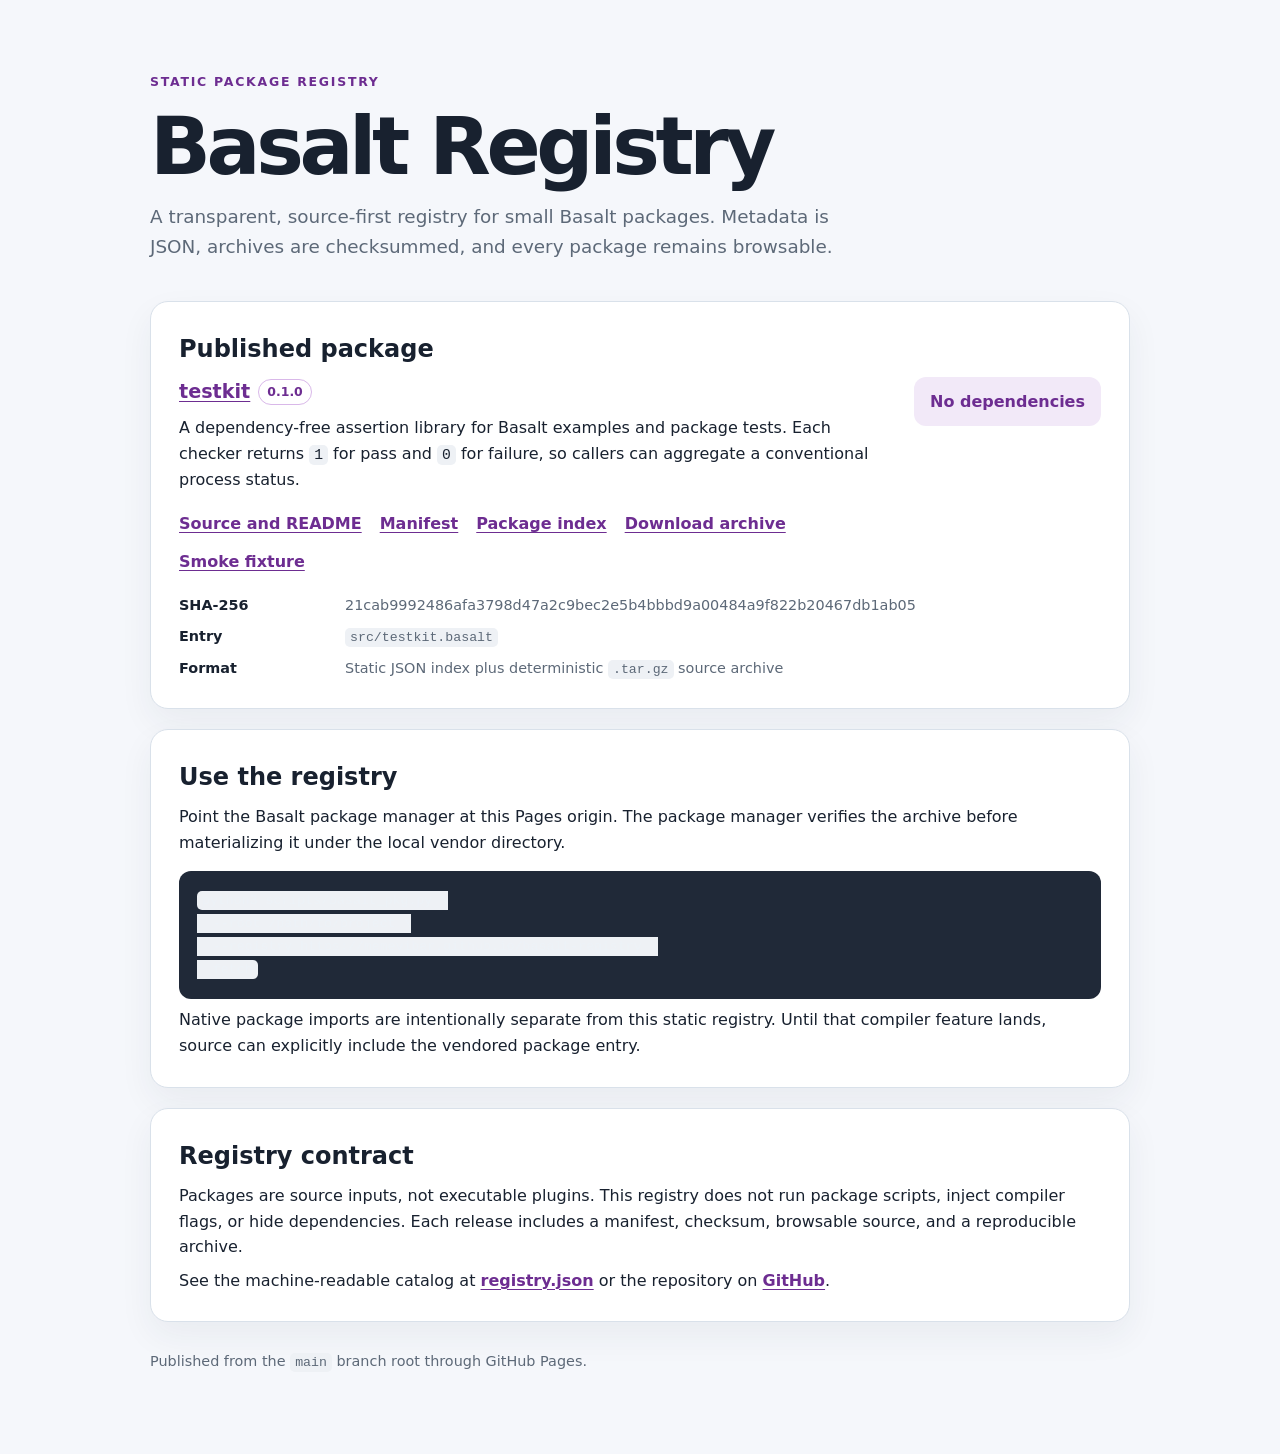
==== index.html @ 1a9638cc "Add testkit package and static registry" ====
<!doctype html>
<html lang="en">
<head>
  <meta charset="utf-8">
  <meta name="viewport" content="width=device-width, initial-scale=1">
  <title>Basalt Registry</title>
  <style>
    :root { color-scheme: light; --ink: #18212f; --muted: #5d6978; --line: #d9e1ea; --panel: #ffffff; --accent: #9b4dca; --accent-dark: #6d2d91; --bg: #f5f7fb; }
    * { box-sizing: border-box; }
    body { margin: 0; background: var(--bg); color: var(--ink); font: 16px/1.6 system-ui, -apple-system, BlinkMacSystemFont, "Segoe UI", sans-serif; }
    main { width: min(980px, calc(100% - 40px)); margin: 0 auto; padding: 72px 0 80px; }
    header { display: grid; gap: 16px; margin-bottom: 40px; }
    .eyebrow { margin: 0; color: var(--accent-dark); font-size: 0.78rem; font-weight: 750; letter-spacing: 0.14em; text-transform: uppercase; }
    h1 { margin: 0; font-size: clamp(2.5rem, 7vw, 5rem); line-height: 0.98; letter-spacing: -0.055em; }
    .lede { max-width: 700px; margin: 0; color: var(--muted); font-size: 1.15rem; }
    .panel { background: var(--panel); border: 1px solid var(--line); border-radius: 18px; box-shadow: 0 14px 34px rgba(31, 44, 65, 0.06); padding: 28px; }
    .panel + .panel { margin-top: 20px; }
    h2 { margin: 0 0 8px; font-size: 1.5rem; }
    h3 { margin: 0; font-size: 1.2rem; }
    p { margin: 8px 0 0; }
    a { color: var(--accent-dark); font-weight: 650; text-decoration-thickness: 1px; text-underline-offset: 3px; }
    .package { display: grid; grid-template-columns: 1fr auto; gap: 24px; align-items: start; }
    .version { display: inline-block; margin-left: 8px; padding: 2px 8px; border: 1px solid #d9b8e9; border-radius: 999px; color: var(--accent-dark); font-size: 0.78rem; font-weight: 700; vertical-align: 0.15em; }
    .links { display: flex; flex-wrap: wrap; gap: 12px 18px; margin-top: 18px; }
    .badge { min-width: 120px; padding: 12px 16px; border-radius: 12px; background: #f2e9f8; color: var(--accent-dark); text-align: center; font-weight: 750; }
    code, pre { font-family: "SFMono-Regular", Consolas, "Liberation Mono", monospace; }
    code { padding: 2px 5px; border-radius: 5px; background: #eef1f5; font-size: 0.92em; }
    pre { overflow-x: auto; margin: 16px 0 0; padding: 18px; border-radius: 12px; background: #202938; color: #edf2f7; font-size: 0.9rem; }
    .meta { display: grid; grid-template-columns: 150px 1fr; gap: 8px 16px; margin-top: 20px; color: var(--muted); font-size: 0.9rem; }
    .meta strong { color: var(--ink); }
    footer { margin-top: 28px; color: var(--muted); font-size: 0.9rem; }
    @media (max-width: 640px) { main { width: min(100% - 24px, 980px); padding-top: 42px; } .panel { padding: 22px; } .package { grid-template-columns: 1fr; } .meta { grid-template-columns: 1fr; gap: 2px; } }
  </style>
</head>
<body>
  <main>
    <header>
      <p class="eyebrow">Static package registry</p>
      <h1>Basalt Registry</h1>
      <p class="lede">A transparent, source-first registry for small Basalt packages. Metadata is JSON, archives are checksummed, and every package remains browsable.</p>
    </header>

    <section class="panel" aria-labelledby="published-package">
      <h2 id="published-package">Published package</h2>
      <div class="package">
        <div>
          <h3><a href="packages/testkit/0.1.0/">testkit</a><span class="version">0.1.0</span></h3>
          <p>A dependency-free assertion library for Basalt examples and package tests. Each checker returns <code>1</code> for pass and <code>0</code> for failure, so callers can aggregate a conventional process status.</p>
          <div class="links">
            <a href="packages/testkit/0.1.0/">Source and README</a>
            <a href="packages/testkit/0.1.0/Basalt.toml">Manifest</a>
            <a href="index/testkit.json">Package index</a>
            <a href="archives/testkit-0.1.0.tar.gz">Download archive</a>
            <a href="tests/testkit_smoke.basalt">Smoke fixture</a>
          </div>
        </div>
        <div class="badge">No dependencies</div>
      </div>
      <div class="meta">
        <strong>SHA-256</strong><span>21cab9992486afa3798d47a2c9bec2e5b4bbbd9a00484a9f822b20467db1ab05</span>
        <strong>Entry</strong><span><code>src/testkit.basalt</code></span>
        <strong>Format</strong><span>Static JSON index plus deterministic <code>.tar.gz</code> source archive</span>
      </div>
    </section>

    <section class="panel" aria-labelledby="use-registry">
      <h2 id="use-registry">Use the registry</h2>
      <p>Point the Basalt package manager at this Pages origin. The package manager verifies the archive before materializing it under the local vendor directory.</p>
      <pre><code>python3 scripts/basalt_pkg.py \
  --root /path/to/project \
  --registry https://memeviber.github.io/basalt-registry \
  fetch</code></pre>
      <p>Native package imports are intentionally separate from this static registry. Until that compiler feature lands, source can explicitly include the vendored package entry.</p>
    </section>

    <section class="panel" aria-labelledby="contract">
      <h2 id="contract">Registry contract</h2>
      <p>Packages are source inputs, not executable plugins. This registry does not run package scripts, inject compiler flags, or hide dependencies. Each release includes a manifest, checksum, browsable source, and a reproducible archive.</p>
      <p>See the machine-readable catalog at <a href="registry.json">registry.json</a> or the repository on <a href="https://github.com/memeviber/basalt-registry">GitHub</a>.</p>
    </section>

    <footer>Published from the <code>main</code> branch root through GitHub Pages.</footer>
  </main>
</body>
</html>
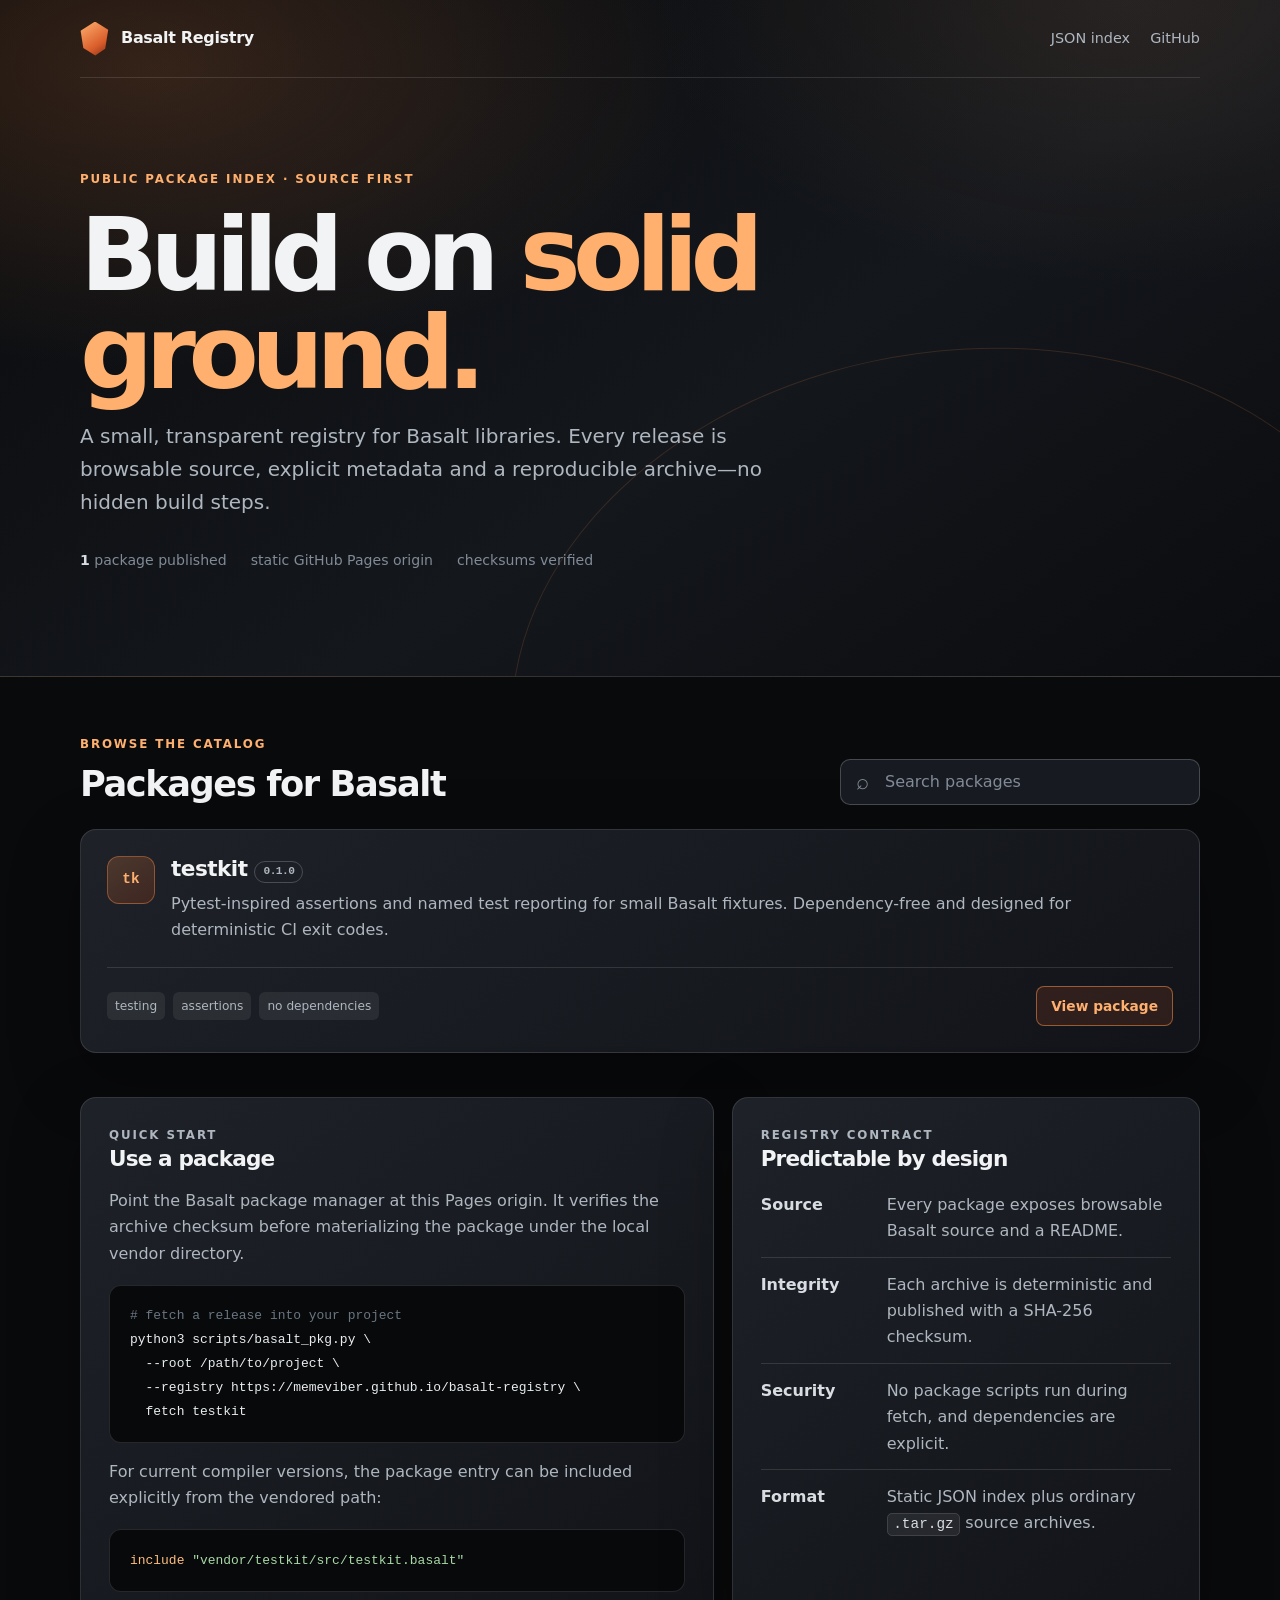
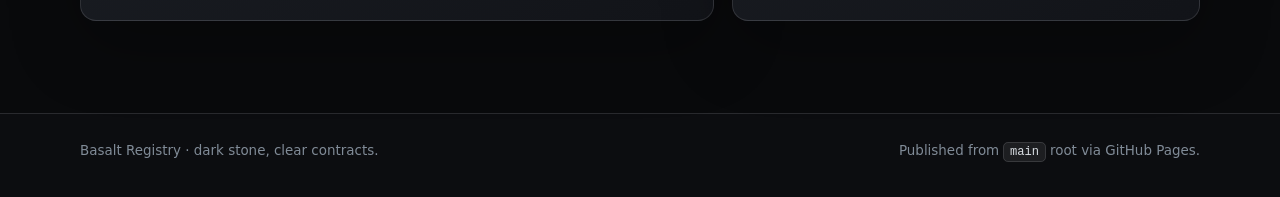
==== commit 48f03ec4: "Redesign basalt registry and upgrade testkit" ====
--- a/index.html
+++ b/index.html
@@ -3,83 +3,119 @@
 <head>
   <meta charset="utf-8">
   <meta name="viewport" content="width=device-width, initial-scale=1">
-  <title>Basalt Registry</title>
-  <style>
-    :root { color-scheme: light; --ink: #18212f; --muted: #5d6978; --line: #d9e1ea; --panel: #ffffff; --accent: #9b4dca; --accent-dark: #6d2d91; --bg: #f5f7fb; }
-    * { box-sizing: border-box; }
-    body { margin: 0; background: var(--bg); color: var(--ink); font: 16px/1.6 system-ui, -apple-system, BlinkMacSystemFont, "Segoe UI", sans-serif; }
-    main { width: min(980px, calc(100% - 40px)); margin: 0 auto; padding: 72px 0 80px; }
-    header { display: grid; gap: 16px; margin-bottom: 40px; }
-    .eyebrow { margin: 0; color: var(--accent-dark); font-size: 0.78rem; font-weight: 750; letter-spacing: 0.14em; text-transform: uppercase; }
-    h1 { margin: 0; font-size: clamp(2.5rem, 7vw, 5rem); line-height: 0.98; letter-spacing: -0.055em; }
-    .lede { max-width: 700px; margin: 0; color: var(--muted); font-size: 1.15rem; }
-    .panel { background: var(--panel); border: 1px solid var(--line); border-radius: 18px; box-shadow: 0 14px 34px rgba(31, 44, 65, 0.06); padding: 28px; }
-    .panel + .panel { margin-top: 20px; }
-    h2 { margin: 0 0 8px; font-size: 1.5rem; }
-    h3 { margin: 0; font-size: 1.2rem; }
-    p { margin: 8px 0 0; }
-    a { color: var(--accent-dark); font-weight: 650; text-decoration-thickness: 1px; text-underline-offset: 3px; }
-    .package { display: grid; grid-template-columns: 1fr auto; gap: 24px; align-items: start; }
-    .version { display: inline-block; margin-left: 8px; padding: 2px 8px; border: 1px solid #d9b8e9; border-radius: 999px; color: var(--accent-dark); font-size: 0.78rem; font-weight: 700; vertical-align: 0.15em; }
-    .links { display: flex; flex-wrap: wrap; gap: 12px 18px; margin-top: 18px; }
-    .badge { min-width: 120px; padding: 12px 16px; border-radius: 12px; background: #f2e9f8; color: var(--accent-dark); text-align: center; font-weight: 750; }
-    code, pre { font-family: "SFMono-Regular", Consolas, "Liberation Mono", monospace; }
-    code { padding: 2px 5px; border-radius: 5px; background: #eef1f5; font-size: 0.92em; }
-    pre { overflow-x: auto; margin: 16px 0 0; padding: 18px; border-radius: 12px; background: #202938; color: #edf2f7; font-size: 0.9rem; }
-    .meta { display: grid; grid-template-columns: 150px 1fr; gap: 8px 16px; margin-top: 20px; color: var(--muted); font-size: 0.9rem; }
-    .meta strong { color: var(--ink); }
-    footer { margin-top: 28px; color: var(--muted); font-size: 0.9rem; }
-    @media (max-width: 640px) { main { width: min(100% - 24px, 980px); padding-top: 42px; } .panel { padding: 22px; } .package { grid-template-columns: 1fr; } .meta { grid-template-columns: 1fr; gap: 2px; } }
-  </style>
+  <meta name="description" content="Basalt Registry: a transparent source-first package index for Basalt libraries.">
+  <title>Basalt Registry — package index</title>
+  <link rel="stylesheet" href="style.css">
 </head>
 <body>
-  <main>
-    <header>
-      <p class="eyebrow">Static package registry</p>
-      <h1>Basalt Registry</h1>
-      <p class="lede">A transparent, source-first registry for small Basalt packages. Metadata is JSON, archives are checksummed, and every package remains browsable.</p>
-    </header>
+  <header class="site-header">
+    <nav class="topbar" aria-label="Primary navigation">
+      <a class="brand" href="./"><span class="basalt-glyph" aria-hidden="true"></span><span>Basalt Registry</span></a>
+      <div class="nav-links">
+        <a href="registry.json">JSON index</a>
+        <a href="https://github.com/memeviber/basalt-registry">GitHub</a>
+      </div>
+    </nav>
+    <div class="hero">
+      <p class="eyebrow">Public package index · source first</p>
+      <h1>Build on <span>solid ground.</span></h1>
+      <p class="hero-lede">A small, transparent registry for Basalt libraries. Every release is browsable source, explicit metadata and a reproducible archive—no hidden build steps.</p>
+      <div class="hero-meta" aria-label="Registry facts">
+        <span><strong id="package-count">1</strong> package published</span>
+        <span>static GitHub Pages origin</span>
+        <span>checksums verified</span>
+      </div>
+    </div>
+  </header>
 
-    <section class="panel" aria-labelledby="published-package">
-      <h2 id="published-package">Published package</h2>
-      <div class="package">
+  <main class="content">
+    <section aria-labelledby="packages-title">
+      <div class="registry-toolbar">
         <div>
-          <h3><a href="packages/testkit/0.1.0/">testkit</a><span class="version">0.1.0</span></h3>
-          <p>A dependency-free assertion library for Basalt examples and package tests. Each checker returns <code>1</code> for pass and <code>0</code> for failure, so callers can aggregate a conventional process status.</p>
-          <div class="links">
-            <a href="packages/testkit/0.1.0/">Source and README</a>
-            <a href="packages/testkit/0.1.0/Basalt.toml">Manifest</a>
-            <a href="index/testkit.json">Package index</a>
-            <a href="archives/testkit-0.1.0.tar.gz">Download archive</a>
-            <a href="tests/testkit_smoke.basalt">Smoke fixture</a>
+          <p class="section-label">Browse the catalog</p>
+          <h2 id="packages-title">Packages for Basalt</h2>
+        </div>
+        <div class="search-box">
+          <label for="package-search">Search packages</label>
+          <input id="package-search" type="search" placeholder="Search packages" autocomplete="off">
+        </div>
+      </div>
+
+      <p id="package-empty" class="surface empty-state" hidden>No package matches that search.</p>
+
+      <div class="package-grid" id="package-list">
+        <article class="surface package-card" data-search="testkit assertion testing pytest test">
+          <div class="package-card-head">
+            <div class="package-mark" aria-hidden="true">tk</div>
+            <div>
+              <h3><a href="packages/testkit/0.1.0/">testkit</a><span class="version">0.1.0</span></h3>
+              <p class="package-summary">Pytest-inspired assertions and named test reporting for small Basalt fixtures. Dependency-free and designed for deterministic CI exit codes.</p>
+            </div>
           </div>
-        </div>
-        <div class="badge">No dependencies</div>
-      </div>
-      <div class="meta">
-        <strong>SHA-256</strong><span>21cab9992486afa3798d47a2c9bec2e5b4bbbd9a00484a9f822b20467db1ab05</span>
-        <strong>Entry</strong><span><code>src/testkit.basalt</code></span>
-        <strong>Format</strong><span>Static JSON index plus deterministic <code>.tar.gz</code> source archive</span>
+          <div class="package-card-foot">
+            <div class="package-tags" aria-label="Package tags">
+              <span class="tag">testing</span>
+              <span class="tag">assertions</span>
+              <span class="tag">no dependencies</span>
+            </div>
+            <a class="button" href="packages/testkit/0.1.0/">View package</a>
+          </div>
+        </article>
       </div>
     </section>
 
-    <section class="panel" aria-labelledby="use-registry">
-      <h2 id="use-registry">Use the registry</h2>
-      <p>Point the Basalt package manager at this Pages origin. The package manager verifies the archive before materializing it under the local vendor directory.</p>
-      <pre><code>python3 scripts/basalt_pkg.py \
+    <div class="info-grid">
+      <section class="surface info-card" aria-labelledby="install-title">
+        <p class="section-label">Quick start</p>
+        <h2 id="install-title">Use a package</h2>
+        <p>Point the Basalt package manager at this Pages origin. It verifies the archive checksum before materializing the package under the local vendor directory.</p>
+        <pre><code><span class="code-comment"># fetch a release into your project</span>
+python3 scripts/basalt_pkg.py \
   --root /path/to/project \
   --registry https://memeviber.github.io/basalt-registry \
-  fetch</code></pre>
-      <p>Native package imports are intentionally separate from this static registry. Until that compiler feature lands, source can explicitly include the vendored package entry.</p>
-    </section>
+  fetch testkit</code></pre>
+        <p>For current compiler versions, the package entry can be included explicitly from the vendored path:</p>
+        <pre><code><span class="code-keyword">include</span> <span class="code-string">"vendor/testkit/src/testkit.basalt"</span></code></pre>
+      </section>
 
-    <section class="panel" aria-labelledby="contract">
-      <h2 id="contract">Registry contract</h2>
-      <p>Packages are source inputs, not executable plugins. This registry does not run package scripts, inject compiler flags, or hide dependencies. Each release includes a manifest, checksum, browsable source, and a reproducible archive.</p>
-      <p>See the machine-readable catalog at <a href="registry.json">registry.json</a> or the repository on <a href="https://github.com/memeviber/basalt-registry">GitHub</a>.</p>
-    </section>
+      <section class="surface info-card" aria-labelledby="contract-title">
+        <p class="section-label">Registry contract</p>
+        <h2 id="contract-title">Predictable by design</h2>
+        <dl class="contract-list">
+          <div><dt>Source</dt><dd>Every package exposes browsable Basalt source and a README.</dd></div>
+          <div><dt>Integrity</dt><dd>Each archive is deterministic and published with a SHA-256 checksum.</dd></div>
+          <div><dt>Security</dt><dd>No package scripts run during fetch, and dependencies are explicit.</dd></div>
+          <div><dt>Format</dt><dd>Static JSON index plus ordinary <code>.tar.gz</code> source archives.</dd></div>
+        </dl>
+      </section>
+    </div>
+  </main>
 
-    <footer>Published from the <code>main</code> branch root through GitHub Pages.</footer>
-  </main>
+  <footer class="site-footer">
+    <div class="site-footer-inner">
+      <p>Basalt Registry · dark stone, clear contracts.</p>
+      <p>Published from <code>main</code> root via GitHub Pages.</p>
+    </div>
+  </footer>
+
+  <script>
+    (function () {
+      const input = document.getElementById("package-search");
+      const cards = Array.from(document.querySelectorAll("#package-list .package-card"));
+      const empty = document.getElementById("package-empty");
+      const count = document.getElementById("package-count");
+      count.textContent = String(cards.length);
+      input.addEventListener("input", function () {
+        const query = input.value.trim().toLowerCase();
+        let visible = 0;
+        cards.forEach(function (card) {
+          const matches = !query || card.dataset.search.includes(query);
+          card.hidden = !matches;
+          if (matches) visible += 1;
+        });
+        empty.hidden = visible !== 0;
+      });
+    }());
+  </script>
 </body>
 </html>
--- a/style.css
+++ b/style.css
@@ -0,0 +1,284 @@
+:root {
+  color-scheme: dark;
+  --basalt-950: #090a0c;
+  --basalt-900: #101216;
+  --basalt-850: #171a20;
+  --basalt-800: #20242b;
+  --basalt-700: #343a43;
+  --ash-100: #f1f3f4;
+  --ash-200: #d8dde2;
+  --ash-300: #aeb6bf;
+  --ash-400: #808b97;
+  --magma-300: #ffb06e;
+  --magma-400: #f28a45;
+  --magma-500: #d95d2b;
+  --magma-700: #933716;
+  --line: rgba(216, 221, 226, 0.14);
+  --line-strong: rgba(216, 221, 226, 0.24);
+  --shadow: 0 24px 70px rgba(0, 0, 0, 0.28);
+  --radius: 16px;
+  --mono: "SFMono-Regular", Consolas, "Liberation Mono", monospace;
+  --sans: Inter, ui-sans-serif, system-ui, -apple-system, BlinkMacSystemFont, "Segoe UI", sans-serif;
+}
+
+* { box-sizing: border-box; }
+html { scroll-behavior: smooth; }
+body {
+  min-width: 320px;
+  margin: 0;
+  background: var(--basalt-950);
+  color: var(--ash-100);
+  font: 16px/1.65 var(--sans);
+  -webkit-font-smoothing: antialiased;
+}
+a { color: var(--magma-300); text-decoration-thickness: 1px; text-underline-offset: 4px; }
+a:hover { color: #ffd0a1; }
+button, input { font: inherit; }
+code, pre { font-family: var(--mono); }
+code {
+  padding: 0.15rem 0.35rem;
+  border: 1px solid var(--line);
+  border-radius: 5px;
+  background: rgba(255, 255, 255, 0.07);
+  color: var(--ash-200);
+  font-size: 0.9em;
+}
+pre {
+  max-width: 100%;
+  margin: 0;
+  overflow-x: auto;
+  padding: 1.15rem 1.25rem;
+  border: 1px solid var(--line);
+  border-radius: 12px;
+  background: #08090b;
+  color: #e8edf0;
+  font-size: 0.9rem;
+  line-height: 1.65;
+}
+pre code { padding: 0; border: 0; background: transparent; color: inherit; }
+
+.site-header {
+  position: relative;
+  overflow: hidden;
+  border-bottom: 1px solid var(--line);
+  background:
+    radial-gradient(ellipse at 12% 10%, rgba(242, 138, 69, 0.18), transparent 35%),
+    radial-gradient(ellipse at 88% 0%, rgba(255, 176, 110, 0.09), transparent 30%),
+    linear-gradient(145deg, #090a0c 0%, #14171c 58%, #0b0c0f 100%);
+}
+.site-header::after {
+  position: absolute;
+  right: -10%;
+  bottom: -52%;
+  width: 70%;
+  height: 100%;
+  border: 1px solid rgba(242, 138, 69, 0.16);
+  border-radius: 48% 52% 0 0;
+  content: "";
+  transform: rotate(-12deg);
+  pointer-events: none;
+}
+.topbar, .hero, .content, .site-footer-inner {
+  width: min(1120px, calc(100% - 48px));
+  margin: 0 auto;
+}
+.topbar {
+  position: relative;
+  z-index: 1;
+  display: flex;
+  align-items: center;
+  justify-content: space-between;
+  gap: 24px;
+  min-height: 78px;
+  border-bottom: 1px solid var(--line);
+}
+.brand {
+  display: inline-flex;
+  align-items: center;
+  gap: 11px;
+  color: var(--ash-100);
+  font-size: 1rem;
+  font-weight: 760;
+  letter-spacing: -0.02em;
+  text-decoration: none;
+}
+.basalt-glyph {
+  display: inline-block;
+  width: 30px;
+  height: 34px;
+  background: linear-gradient(145deg, var(--magma-300), var(--magma-500) 65%, #7d2813);
+  clip-path: polygon(50% 0, 94% 24%, 84% 80%, 51% 100%, 11% 78%, 2% 27%);
+  filter: drop-shadow(0 5px 12px rgba(217, 93, 43, 0.25));
+}
+.nav-links { display: flex; flex-wrap: wrap; justify-content: flex-end; gap: 20px; }
+.nav-links a { color: var(--ash-300); font-size: 0.9rem; text-decoration: none; }
+.nav-links a:hover { color: var(--ash-100); }
+.hero { position: relative; z-index: 1; padding: 92px 0 104px; }
+.eyebrow, .section-label {
+  margin: 0;
+  color: var(--magma-300);
+  font-size: 0.74rem;
+  font-weight: 780;
+  letter-spacing: 0.16em;
+  text-transform: uppercase;
+}
+.hero h1 {
+  max-width: 780px;
+  margin: 16px 0 18px;
+  color: var(--ash-100);
+  font-size: clamp(3.2rem, 8vw, 6.6rem);
+  font-weight: 790;
+  letter-spacing: -0.075em;
+  line-height: 0.96;
+}
+.hero h1 span { color: var(--magma-300); }
+.hero-lede { max-width: 690px; margin: 0; color: var(--ash-300); font-size: clamp(1.05rem, 2vw, 1.25rem); }
+.hero-meta { display: flex; flex-wrap: wrap; gap: 10px 24px; margin-top: 30px; color: var(--ash-400); font-size: 0.88rem; }
+.hero-meta strong { color: var(--ash-200); font-weight: 650; }
+.content { padding: 58px 0 92px; }
+.surface {
+  min-width: 0;
+  border: 1px solid var(--line);
+  border-radius: var(--radius);
+  background: linear-gradient(145deg, rgba(32, 36, 43, 0.94), rgba(18, 20, 25, 0.98));
+  box-shadow: var(--shadow);
+}
+.registry-toolbar {
+  display: flex;
+  align-items: end;
+  justify-content: space-between;
+  gap: 28px;
+  margin-bottom: 24px;
+}
+h2, h3 { line-height: 1.2; }
+h2 { margin: 8px 0 0; font-size: clamp(1.65rem, 4vw, 2.2rem); letter-spacing: -0.04em; }
+h3 { margin: 0; font-size: 1.35rem; letter-spacing: -0.025em; }
+.search-box { position: relative; width: min(360px, 100%); }
+.search-box label { position: absolute; width: 1px; height: 1px; overflow: hidden; clip: rect(0 0 0 0); }
+.search-box input {
+  width: 100%;
+  min-height: 46px;
+  padding: 0 16px 0 44px;
+  border: 1px solid var(--line-strong);
+  border-radius: 10px;
+  outline: none;
+  background: var(--basalt-850);
+  color: var(--ash-100);
+}
+.search-box input::placeholder { color: var(--ash-400); }
+.search-box input:focus { border-color: var(--magma-400); box-shadow: 0 0 0 3px rgba(242, 138, 69, 0.14); }
+.search-box::before { position: absolute; top: 12px; left: 16px; color: var(--ash-400); content: "⌕"; font-size: 1.35rem; line-height: 1; }
+.package-grid { display: grid; grid-template-columns: repeat(auto-fit, minmax(min(100%, 520px), 1fr)); gap: 18px; }
+.package-card { display: flex; min-width: 0; flex-direction: column; padding: 26px; }
+.package-card:hover { border-color: rgba(242, 138, 69, 0.45); }
+.package-card-head { display: flex; min-width: 0; align-items: flex-start; gap: 16px; }
+.package-mark {
+  display: grid;
+  flex: 0 0 48px;
+  width: 48px;
+  height: 48px;
+  place-items: center;
+  border: 1px solid rgba(242, 138, 69, 0.42);
+  border-radius: 12px;
+  background: linear-gradient(145deg, rgba(242, 138, 69, 0.22), rgba(147, 55, 22, 0.28));
+  color: var(--magma-300);
+  font-family: var(--mono);
+  font-size: 0.9rem;
+  font-weight: 700;
+}
+.package-card h3 a { color: var(--ash-100); text-decoration: none; }
+.version {
+  display: inline-block;
+  margin-left: 7px;
+  padding: 3px 8px;
+  border: 1px solid var(--line-strong);
+  border-radius: 999px;
+  color: var(--ash-300);
+  font-family: var(--mono);
+  font-size: 0.7rem;
+  font-weight: 550;
+  vertical-align: 0.17em;
+}
+.package-summary { min-width: 0; margin: 8px 0 0; color: var(--ash-300); }
+.package-card-foot { display: flex; flex-wrap: wrap; align-items: center; justify-content: space-between; gap: 16px; margin-top: 24px; padding-top: 18px; border-top: 1px solid var(--line); }
+.package-tags { display: flex; flex-wrap: wrap; gap: 8px; }
+.tag { padding: 4px 8px; border-radius: 6px; background: rgba(255, 255, 255, 0.07); color: var(--ash-300); font-size: 0.76rem; }
+.button {
+  display: inline-flex;
+  min-height: 40px;
+  align-items: center;
+  justify-content: center;
+  padding: 0 14px;
+  border: 1px solid rgba(242, 138, 69, 0.55);
+  border-radius: 8px;
+  background: rgba(217, 93, 43, 0.14);
+  color: var(--magma-300);
+  font-size: 0.86rem;
+  font-weight: 700;
+  text-decoration: none;
+}
+.button:hover { background: rgba(217, 93, 43, 0.28); color: #ffe2c5; }
+.empty-state { margin: 18px 0 0; padding: 24px; color: var(--ash-300); }
+.info-grid { display: grid; grid-template-columns: minmax(0, 1.15fr) minmax(0, 0.85fr); gap: 18px; margin-top: 44px; }
+.info-card { min-width: 0; padding: 28px; }
+.info-card h2 { margin-top: 0; font-size: 1.35rem; }
+.info-card p { color: var(--ash-300); }
+.info-card pre { margin-top: 18px; }
+.code-keyword { color: #ffbd7d; }
+.code-string { color: #a7d8a5; }
+.code-comment { color: #697681; }
+.contract-list { display: grid; gap: 14px; margin: 20px 0 0; }
+.contract-list div { display: grid; grid-template-columns: 112px minmax(0, 1fr); gap: 14px; padding-bottom: 12px; border-bottom: 1px solid var(--line); }
+.contract-list div:last-child { padding-bottom: 0; border-bottom: 0; }
+.contract-list dt { color: var(--ash-200); font-weight: 700; }
+.contract-list dd { min-width: 0; margin: 0; color: var(--ash-300); overflow-wrap: anywhere; }
+.site-footer { border-top: 1px solid var(--line); background: #0c0d10; }
+.site-footer-inner { display: flex; flex-wrap: wrap; justify-content: space-between; gap: 16px; padding: 26px 0 34px; color: var(--ash-400); font-size: 0.84rem; }
+.site-footer p { margin: 0; }
+
+.breadcrumb { margin-bottom: 24px; color: var(--ash-400); font-size: 0.86rem; }
+.breadcrumb a { color: var(--ash-300); }
+.package-hero { display: flex; min-width: 0; align-items: flex-start; justify-content: space-between; gap: 26px; padding: 32px; }
+.package-title-row { display: flex; min-width: 0; align-items: center; gap: 14px; }
+.package-title-row .package-mark { width: 58px; height: 58px; flex-basis: 58px; }
+.package-hero h1 { min-width: 0; margin: 0; font-size: clamp(2rem, 5vw, 3.5rem); letter-spacing: -0.065em; line-height: 1; overflow-wrap: anywhere; }
+.package-hero .version { font-size: 0.78rem; }
+.package-hero p { max-width: 720px; margin: 18px 0 0; color: var(--ash-300); }
+.release-actions { display: flex; flex: 0 0 auto; flex-wrap: wrap; gap: 10px; justify-content: flex-end; }
+.detail-layout { display: grid; grid-template-columns: minmax(0, 1fr) minmax(250px, 320px); gap: 18px; margin-top: 18px; }
+.readme, .sidebar { min-width: 0; padding: 30px; }
+.readme h2 { margin-top: 0; font-size: 1.6rem; }
+.readme h3 { margin: 30px 0 8px; font-size: 1.1rem; }
+.readme p, .readme li { color: var(--ash-300); }
+.readme ul { padding-left: 1.2rem; }
+.api-table { width: 100%; border-collapse: collapse; margin-top: 18px; }
+.api-table th, .api-table td { padding: 12px 10px; border-bottom: 1px solid var(--line); text-align: left; vertical-align: top; }
+.api-table th { color: var(--ash-200); font-size: 0.82rem; }
+.api-table td { color: var(--ash-300); font-size: 0.9rem; }
+.api-table td:first-child { width: 38%; color: var(--magma-300); }
+.api-table code { overflow-wrap: anywhere; }
+.sidebar h2 { margin: 0 0 20px; font-size: 1.15rem; }
+.sidebar dl { margin: 0; }
+.sidebar dt { margin-top: 18px; color: var(--ash-400); font-size: 0.76rem; font-weight: 760; letter-spacing: 0.1em; text-transform: uppercase; }
+.sidebar dd { min-width: 0; margin: 4px 0 0; color: var(--ash-200); overflow-wrap: anywhere; }
+.sidebar dd code { word-break: break-all; }
+.sidebar .button { width: 100%; margin-top: 22px; }
+
+@media (max-width: 760px) {
+  .topbar, .hero, .content, .site-footer-inner { width: min(100% - 30px, 1120px); }
+  .topbar { align-items: flex-start; flex-direction: column; gap: 12px; padding: 18px 0; }
+  .nav-links { justify-content: flex-start; gap: 10px 16px; }
+  .hero { padding: 68px 0 74px; }
+  .registry-toolbar, .package-hero { align-items: stretch; flex-direction: column; }
+  .search-box { width: 100%; }
+  .info-grid, .detail-layout { grid-template-columns: 1fr; }
+  .release-actions { justify-content: flex-start; }
+}
+@media (max-width: 480px) {
+  .hero h1 { font-size: clamp(2.9rem, 17vw, 4.5rem); }
+  .package-card, .info-card, .package-hero, .readme, .sidebar { padding: 22px; }
+  .package-card-foot { align-items: stretch; flex-direction: column; }
+  .package-card-foot .button { width: 100%; }
+  .contract-list div { grid-template-columns: 1fr; gap: 3px; }
+  .api-table { display: block; overflow-x: auto; }
+}
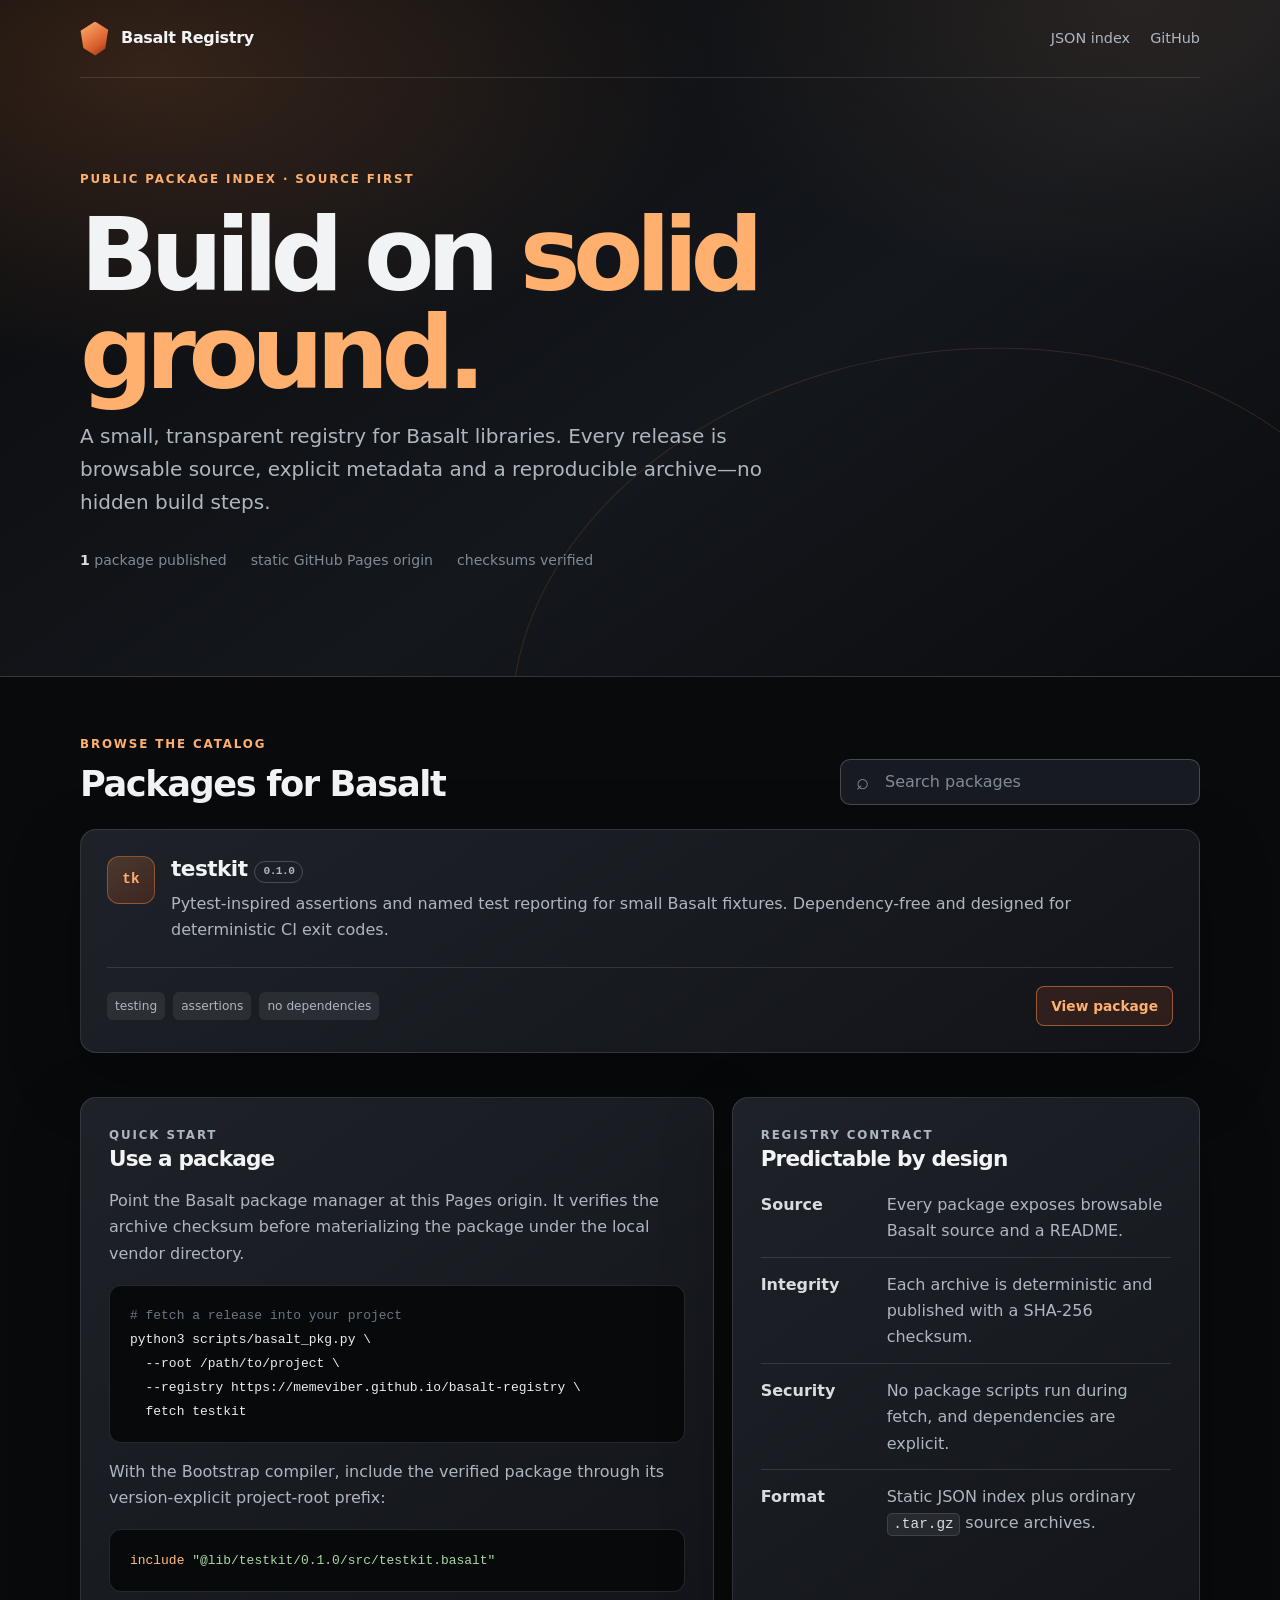
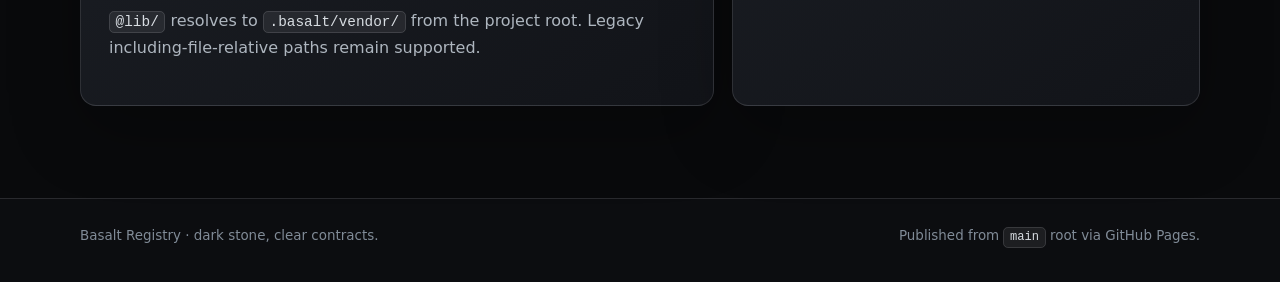
==== commit a2b92787: "Document lib prefix in registry quick start" ====
--- a/index.html
+++ b/index.html
@@ -74,8 +74,9 @@
   --root /path/to/project \
   --registry https://memeviber.github.io/basalt-registry \
   fetch testkit</code></pre>
-        <p>For current compiler versions, the package entry can be included explicitly from the vendored path:</p>
-        <pre><code><span class="code-keyword">include</span> <span class="code-string">"vendor/testkit/src/testkit.basalt"</span></code></pre>
+        <p>With the Bootstrap compiler, include the verified package through its version-explicit project-root prefix:</p>
+        <pre><code><span class="code-keyword">include</span> <span class="code-string">"@lib/testkit/0.1.0/src/testkit.basalt"</span></code></pre>
+        <p><code>@lib/</code> resolves to <code>.basalt/vendor/</code> from the project root. Legacy including-file-relative paths remain supported.</p>
       </section>
 
       <section class="surface info-card" aria-labelledby="contract-title">
